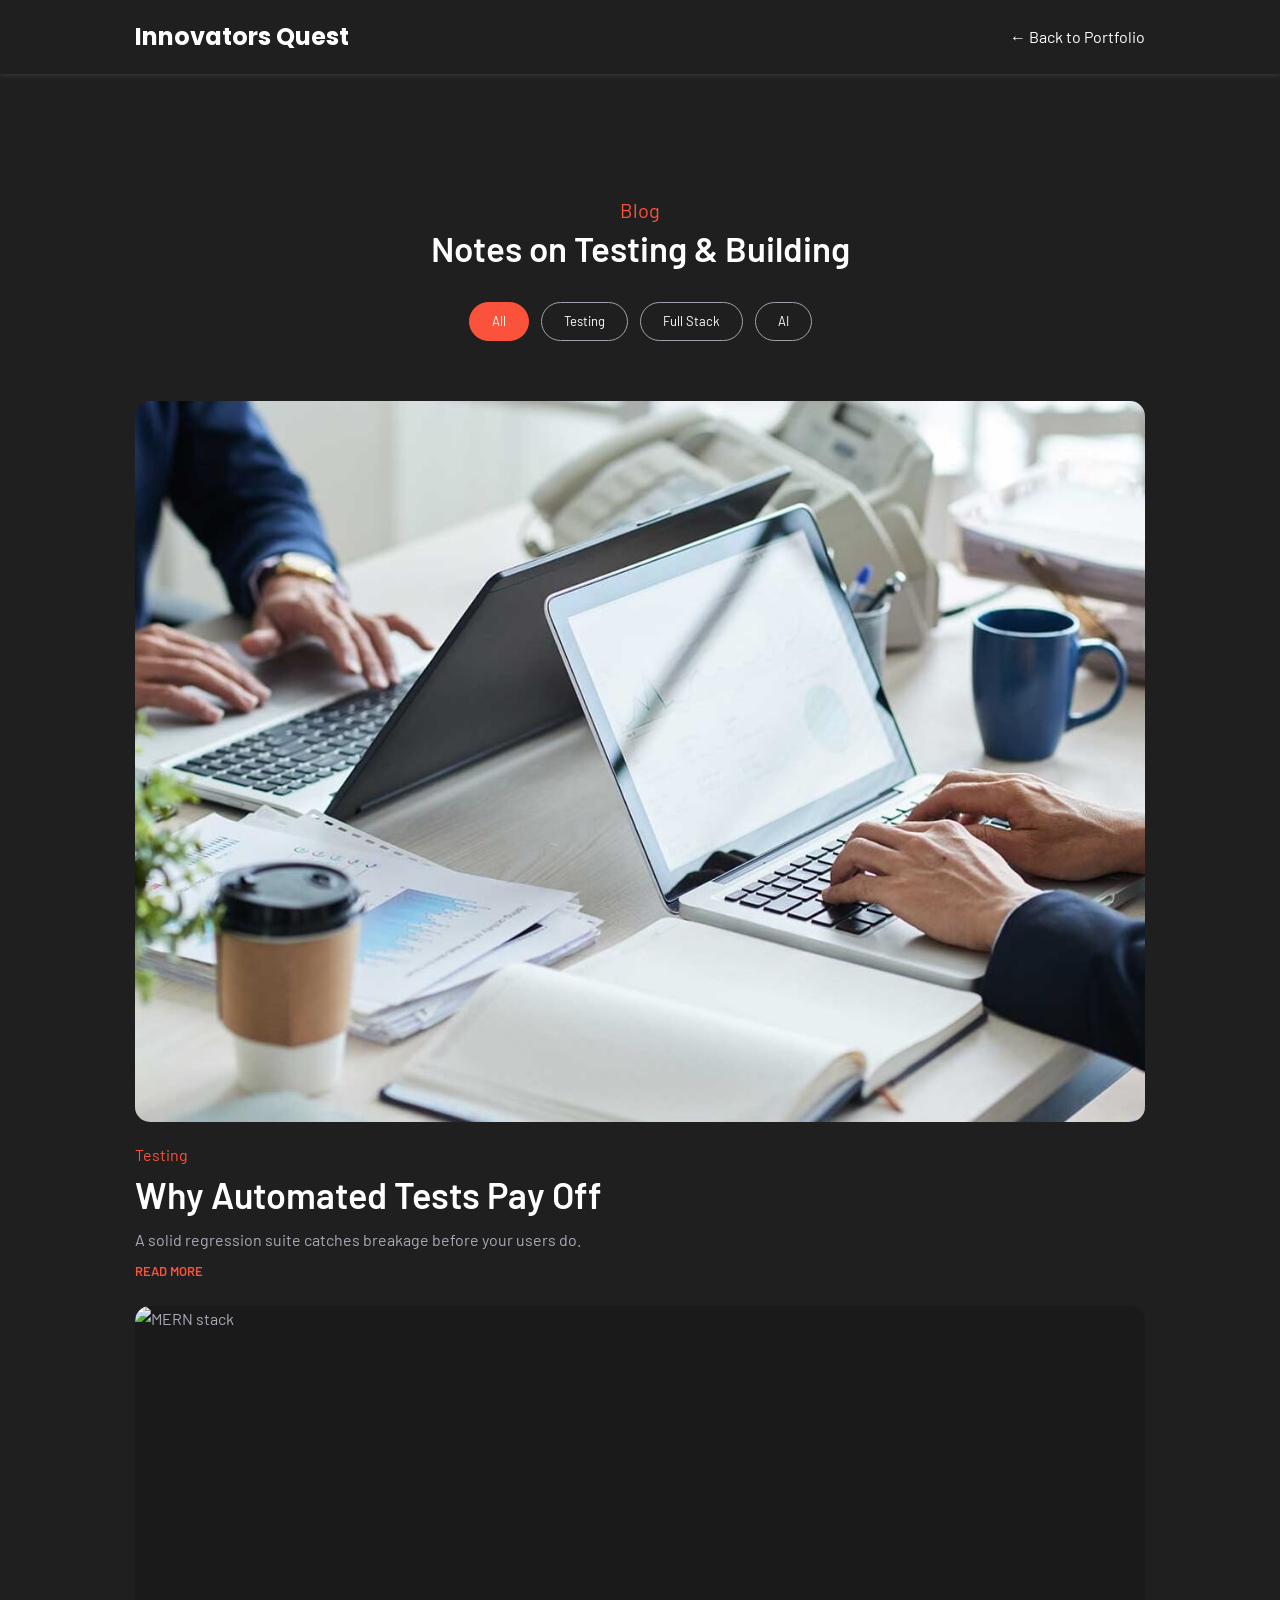
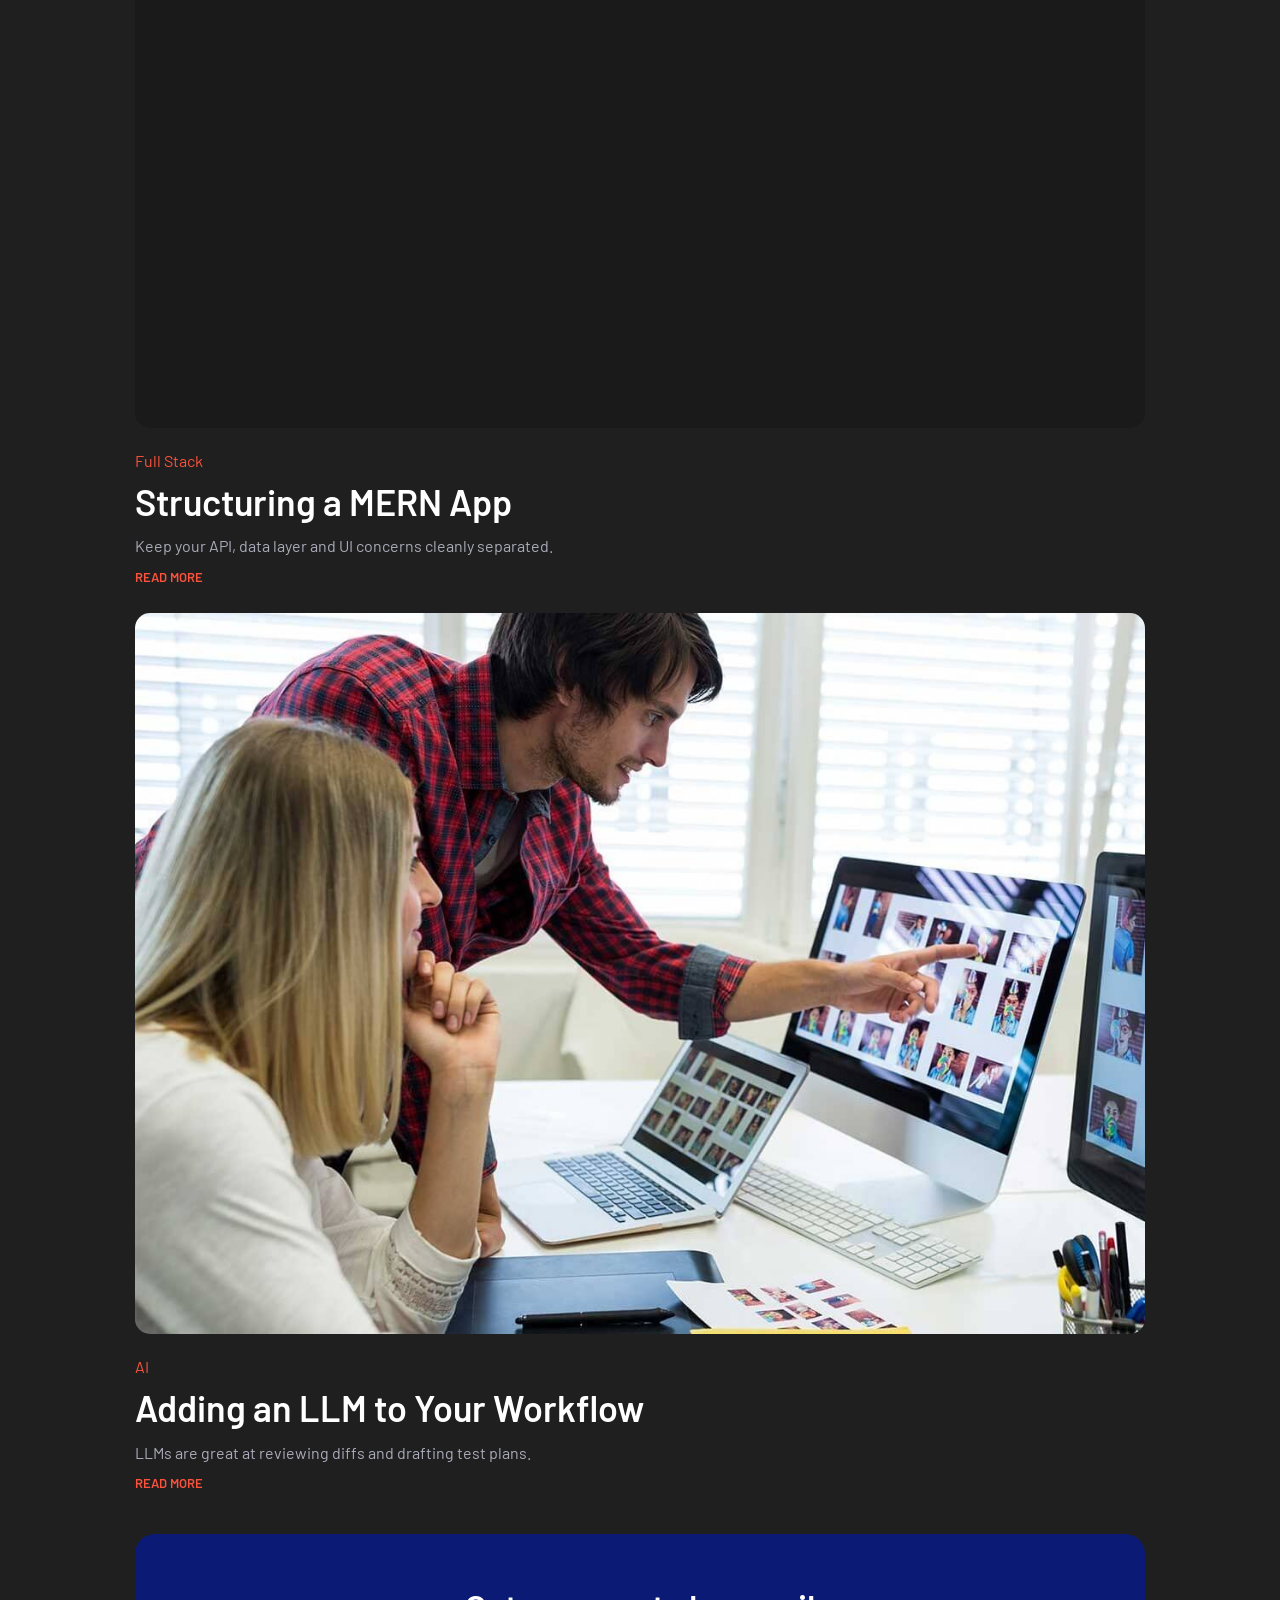
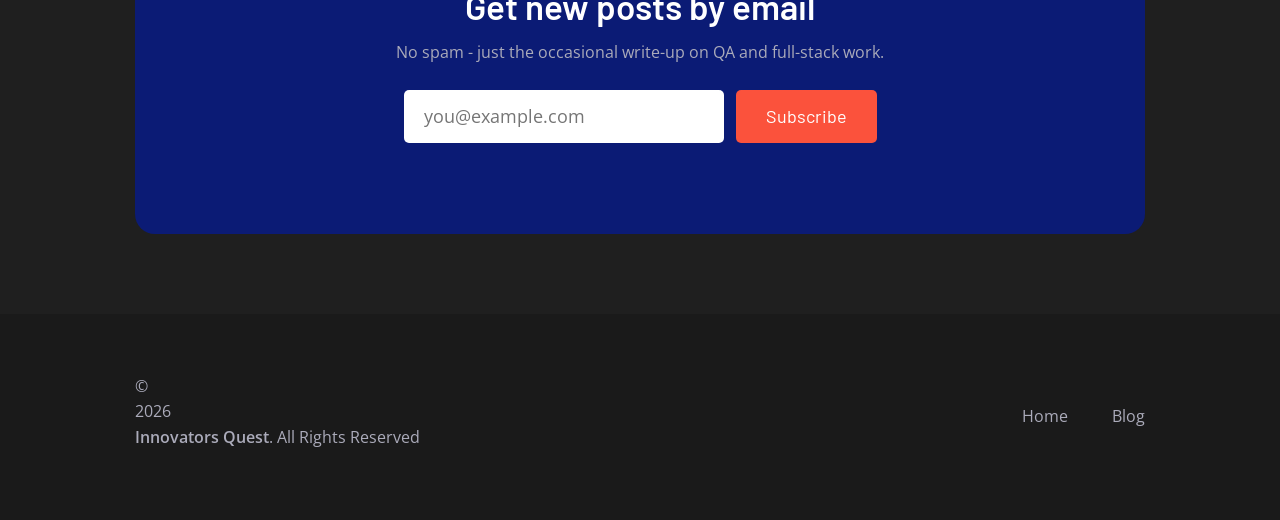
==== blog.html @ c88097a6 "Initial deployment" ====
<!DOCTYPE html>
<html lang="en">

<head>
  <meta charset="UTF-8">
  <meta http-equiv="X-UA-Compatible" content="IE=edge">
  <meta name="viewport" content="width=device-width, initial-scale=1.0">
  <title>Blog - Innovators Quest</title>

  <link rel="shortcut icon" href="./favicon.svg" type="image/svg+xml">
  <link rel="stylesheet" href="./style.css">

  <link rel="preconnect" href="https://fonts.googleapis.com">
  <link rel="preconnect" href="https://fonts.gstatic.com" crossorigin>
  <link
    href="https://fonts.googleapis.com/css2?family=Barlow:wght@600;700&family=Open+Sans:wght@400;500;700&family=Poppins:wght@400;600&display=swap"
    rel="stylesheet">
</head>

<body id="top">

  <header style="position: sticky; top: 0; z-index: 10; background-color: var(--space-cadet); box-shadow: var(--shadow); padding-block: 18px;">
    <div class="container" style="display: flex; justify-content: space-between; align-items: center;">
      <a href="./index.html"><h1 class="logo">Innovators Quest</h1></a>
      <a href="./index.htm" class="back-link" data-back>&larr; Back to Portfolio</a>
    </div>
  </header>

  <main>
    <section class="section blog blog-page">
      <div class="container">

        <p class="section-subtitle">Blog</p>
        <h2 class="h2 section-title">Notes on Testing &amp; Building</h2>

        <div class="filter-bar">
          <button class="filter-btn active" data-filter="all">All</button>
          <button class="filter-btn" data-filter="testing">Testing</button>
          <button class="filter-btn" data-filter="fullstack">Full Stack</button>
          <button class="filter-btn" data-filter="ai">AI</button>
        </div>

        <ul class="blog-list">

          <li class="blog-card" data-category="testing">
            <div class="card-banner">
              <a href="#"><img src="./images/blog-1.jpg" width="1181" height="843" loading="lazy" alt="Automated testing" class="img-cover"></a>
            </div>
            <p class="card-tag">Testing</p>
            <h3 class="h3 card-title"><a href="#">Why Automated Tests Pay Off</a></h3>
            <p class="card-excerpt">A solid regression suite catches breakage before your users do.</p>
            <p class="card-more" hidden>With Playwright and pytest you can turn a flaky manual checklist into a fast, repeatable pipeline that runs on every commit.</p>
            <button class="btn-readmore" data-readmore>Read more</button>
          </li>

          <li class="blog-card" data-category="fullstack">
            <div class="card-banner">
              <a href="#"><img src="./images/blog-2x.jpg" width="1180" height="843" loading="lazy" alt="MERN stack" class="img-cover"></a>
            </div>
            <p class="card-tag">Full Stack</p>
            <h3 class="h3 card-title"><a href="#">Structuring a MERN App</a></h3>
            <p class="card-excerpt">Keep your API, data layer and UI concerns cleanly separated.</p>
            <p class="card-more" hidden>A predictable folder structure and thin controllers make a Node + Express + MongoDB backend far easier to test and extend.</p>
            <button class="btn-readmore" data-readmore>Read more</button>
          </li>

          <li class="blog-card" data-category="ai">
            <div class="card-banner">
              <a href="#"><img src="./images/blog-3.jpg" width="1180" height="843" loading="lazy" alt="LLM tooling" class="img-cover"></a>
            </div>
            <p class="card-tag">AI</p>
            <h3 class="h3 card-title"><a href="#">Adding an LLM to Your Workflow</a></h3>
            <p class="card-excerpt">LLMs are great at reviewing diffs and drafting test plans.</p>
            <p class="card-more" hidden>Feeding a pull request's diff to a model and asking for edge cases is a cheap way to catch bugs a human reviewer might skim past.</p>
            <button class="btn-readmore" data-readmore>Read more</button>
          </li>

        </ul>

        <section class="newsletter">
          <h2 class="h2">Get new posts by email</h2>
          <p>No spam - just the occasional write-up on QA and full-stack work.</p>
          <form class="newsletter-form" data-newsletter>
            <input type="email" class="newsletter-input" placeholder="you@example.com" aria-label="Email address">
            <button type="submit" class="newsletter-btn">Subscribe</button>
          </form>
          <p class="newsletter-msg" data-msg></p>
        </section>

      </div>
    </section>
  </main>

  <footer class="footer">
    <div class="container">
      <p class="copyright">
        &copy; <span data-year>2026</span> <a href="./index.html" class="copyright-link">Innovators Quest</a>. All Rights Reserved
      </p>
      <ul class="footer-list">
        <li><a href="./index.html" class="footer-link">Home</a></li>
        <li><a href="./blog.html" class="footer-link">Blog</a></li>
      </ul>
    </div>
  </footer>

  <script src="./blog.js"></script>

</body>

</html>
---- style.css ----
/* *\
  #style.css
\* */

:root {
  /**
   * colors
   */

  --cadet-blue-crayola: hsl(240, 10%, 70%);
  --gold-web-golden: hsl(50, 100%, 54%);
  --vivid-sky-blue: hsl(196, 84%, 63%);
  --midnight-blue: hsl(231, 83%, 25%);
  --minion-yellow: hsl(50, 100%, 64%);
  --independence: hsl(0, 0%, 10%);
  /* hsl(225, 24%, 27%) */
  --orange-soda: hsl(7, 96%, 61%);
  --space-cadet: hsl(0, 0%, 12%);
  --fiery-rose: hsl(353, 83%, 65%);
  --klein-blue: hsl(230, 80%, 39%);
  --bluetiful: hsl(222, 88%, 55%);
  --glaucous: hsl(230, 52%, 63%);
  --manatee: hsl(254, 7%, 65%);
  --rufous: hsl(2, 85%, 35%);
  --black: hsl(0, 0%, 0%);
  --white: hsl(0, 0%, 100%);

  /**
   * typography
   */

  --ff-open-sans: "Open Sans", sans-serif;
  --ff-barlow: "Barlow", sans-serif;
  --ff-poppins: "Poppins", sans-serif;

  --fs-1: 3.5rem;
  --fs-2: 3rem;
  --fs-3: 2.4rem;
  --fs-4: 2rem;
  --fs-5: 1.8rem;
  --fs-6: 1.3rem;

  --fw-600: 600;
  --fw-700: 700;

  /**
   * border radius
   */

  --radius-5: 5px;
  --radius-10: 10px;
  --radius-15: 15px;
  --radius-20: 20px;

  /**
   * spacing
   */

  --section-padding: 60px;

  /**
   * shadow
   */

  --shadow: 0 -5px 10px var(--manatee);

  /**
   * transition
   */

  --transition-1: 0.05s ease;
  --transition-2: 0.25s ease;
  --cubic-out: cubic-bezier(0.33, 0.85, 0.56, 1.02);
}

/* *\
  #RESET
\* */

*,
*::before,
*::after {
  margin: 0;
  padding: 0;
  box-sizing: border-box;
}

li {
  list-style: none;
}

a {
  text-decoration: none;
  color: inherit;
}

a,
img,
span,
input,
strong,
button,
textarea,
ion-icon {
  display: block;
}

img {
  height: auto;
}

ion-icon {
  pointer-events: none;
  color: var(--white);
}

button,
input,
textarea {
  background: none;
  border: none;
  font: inherit;
}

button {
  cursor: pointer;
}

input,
textarea {
  width: 100%;
}

address {
  font-style: normal;
}

html {
  font-size: 10px;
  font-family: var(--ff-open-sans);
  scroll-behavior: smooth;
}

body {
  background-color: var(--space-cadet);
  color: var(--cadet-blue-crayola);
  font-size: 1.6rem;
  line-height: 1.6;
  overflow-x: hidden;
}

:focus-visible {
  outline-offset: 4px;
}

::-webkit-scrollbar {
  width: 15px;
}

::-webkit-scrollbar-track {
  background-color: hsl(0, 0%, 95%);
}

::-webkit-scrollbar-thumb {
  background-color: hsl(0, 0%, 80%);
}

::-webkit-scrollbar-thumb:hover {
  background-color: hsl(0, 0%, 70%);
}

/* *\
  #REUSED STYLE
\* */

.container {
  padding-inline: 20px;
}

.btn {
  color: var(--white);
  font-family: var(--ff-barlow);
  font-size: var(--fs-5);
  font-weight: var(--fw-600);
  max-width: max-content;
  padding: var(--padding, 10px 40px);
  border-radius: 50px;
  transition: var(--transition-2);
}

.btn-primary.blue {
  bckground-color: var(--klein-blue);
}

.btn-primary.blue:is(:hover, :focus) {
  background-color: var(--orange-soda);
}

.img-cover {
  width: 100%;
  height: 100%;
  object-fit: cover;
}

.section {
  padding-block: var(--section-padding);
}

.rounded {
  border-radius: 0.5rem;
}
.section-heading {
  color: var#070606;
  text-align: center;
  margin-bottom: 1rem;
  line-height: 0.5;
}
.section-heading span {
  color: #3dcfd3;
}
.section-heading + p {
  color: #898989;
  font-family: "Lato", sans-serif;
  margin-bottom: 8rem;
  text-align: center;
}
section.services {
  background: #f2f2f2;
}
section.services .card-wrapper {
  display: gird;
  grid-template-columns: repeat(3, 1fr);
  grid-column-gap: 2rem;
  grid-row-gap: 6rem;
}
section.services .card-wrapper .card {
  background: white;
  padding: 3rem 2rem;
  position: relative;
  padding-top: 5rem;
  text-align: center;
  transition: all 0.3s ease;
  -webkit-transition: all 0.3s ease;
  -moz-transition: all 0.3s ease;
  -ms-transition: all 0.3s ease;
  -o-transition: all 0.3s ease;
}
section.services .card-wrapper .card img {
  position: absolute;
  top: -3.5rem;
  left: 50%;
  transform: translateX(-50%);
  -webkit-transform: translateX(-50%);
  -moz-transform: translateX(-50%);
  -ms-transform: translateX(-50%);
  -o-transform: translateX(-50%);
}
section.services .card-wrapper .card h2 {
  font-weight: 400;
  font-size: 1.2rem;
  margin-bottom: 0.5rem;
}
section.services .card-wrapper .card p {
  font-family: "Lato", sans-serif;
  color: var#898989;
  line-height: 1.6;
}

section.services .card-wrapper .card:hover {
  background: rgb(36, 36, 36);
}
section.services .card-wrapper .card:hover h2,
section.services .card-wrapper .card:hover p {
  color: white;
}
section.freelancer {
  text-align: center;
  background: linear-gradient(rgba(0, 0, 0, 0.7), rgba(0, 0, 0, 0.7)),
    url(../images/camera.png);
  color: white;
  clip-path: polygon(0 0, 100% 0, 100% 100%, 67% 80%, 0 100%);
  padding-bottom: 14rem;
}
section.freelancer h1 {
  font-size: 3rem;
  margin-bottom: 0.5rem;
}

.section-subtitle {
  color: var(--orange-soda);
  font-family: var(--ff-barlow);
  font-size: var(--fs-4);
  text-align: center;
}

.h2,
.h3 {
  color: var(--white);
  font-family: var(--ff-barlow);
  font-weight: var(--fw-600);
  line-height: 1.3;
}

.h2 {
  font-size: var(--fs-2);
}

.h3 {
  font-size: var(--fs-3);
}

.section-title,
.section-text {
  text-align: center;
}

/* *\
  #HEADER
\* */

.header {
  position: absolute;
  padding-block: 15px;
  width: 100%;
  background-color: var(--space-cadet);
  height: 65px;
  box-shadow: var(--shadow);
  overflow: hidden;
  transition: 0.25s var(--cubic-out);
  z-index: 4;
}

.header.nav-active {
  height: 335px;
  transition-duration: 0.35s;
}

.header > .container {
  display: flex;
  justify-content: space-between;
  align-items: center;
}

.logo {
  color: var(--white);
  font-family: var(--ff-poppins);
  font-size: 2.4rem;
}

.nav-toggle-btn {
  font-size: 3rem;
}

.nav-toggle-btn .close-icon,
.nav-toggle-btn.active .menu-icon {
  display: none;
}

.nav-toggle-btn.active .close-icon,
.nav-toggle-btn .menu-icon {
  display: block;
}

.navbar {
  position: absolute;
  top: 65px;
  left: 0;
  width: 100%;
  padding-inline: 20px;
  visibility: hidden;
  opacity: 0;
  transition: var(--transition-2);
}

.header.nav-active .navbar {
  visibility: visible;
  opacity: 1;
}

.navbar-link {
  color: var(--white);
  font-family: var(--ff-barlow);
  padding-block: 3px;
  transition: var(--transition-1);
}

.navbar-link:is(:hover, :focus) {
  color: var(--orange-soda);
}

.navbar .btn {
  background-color: var(--orange-soda);
  margin-block-start: 15px;
}

/* *\
  #HERO
\* */

.elem,
.rotate-img {
  display: none;
}

.hero {
  background-image: url("./images/hero-bg.jpg");
  background-repeat: no-repeat;
  background-size: cover;
  background-position: center;
  padding-block: 100px var(--section-padding);
  min-height: 100vh;
  display: grid;
  place-items: center;
}

.hero-banner {
  width: 150px;
  height: 172px;
  background-color: var(--independence);
  border-radius: var(--radius-10);
  margin-inline: auto;
  margin-block-end: 30px;
}

.hero-banner img {
  border-radius: inherit;
}

.hero-content {
  text-align: center;
  color: var(--white);
}

.hero-title {
  font-family: var(--ff-barlow);
  font-size: var(--fs-5);
  font-weight: var(--fw-600);
  line-height: 1.3;
  margin-block-end: 14px;
}

.hero-title strong {
  font-size: var(--fs-1);
  font-weight: inherit;
  margin-block-end: 8px;
}

.hero-text {
  margin-block-end: 25px;
}

.btn-group {
  display: flex;
  flex-wrap: wrap;
  justify-content: center;
  align-items: center;
  gap: 10px;
}

/* *\
  #ABOUT
\* */

.abs-img,
.abs-icon {
  display: none;
}

.about {
  padding-block-start: 120px;
}

.about-banner {
  background-color: var(--independence);
  border-radius: var(--radius-10);
  margin-block-end: 30px;
}

.about-banner > .img-cover {
  border-radius: inherit;
}

.about :is(.section-title, .section-subtitle, .section-text) {
  text-align: left;
}

.about :is(.section-title, .section-text) {
  margin-block-end: 30px;
}

/* *\
  #PORTFOLIO
\* */

.portfolio .section-title {
  margin-block-end: 18px;
}

.portfolio .section-text {
  margin-block-end: 80px;
}

.portfolio-list {
  display: grid;
  gap: 60px;
}

.portfolio-card {
  background-color: var(--independence);
  background-repeat: no-repeat;
  background-size: cover;
  background-position: center;
  padding: 80px 20px;
  border-radius: var(--radius-20);
  font-family: var(--ff-barlow);
  color: var(--white);
  font-weight: var(--fw-600);
  transition: var(--transition-2);
}

.portfolio-list > li:nth-child(even) .card-content {
  margin-inline-start: auto;
}

.portfolio-card .card-subtitle {
  color: var(--orange-soda);
  margin-block-end: 5px;
}

.portfolio-card .card-title {
  max-width: 20ch;
  margin-block-end: 20px;
}

.portfolio-card .btn-link {
  display: flex;
  align-items: center;
  gap: 5px;
  font-size: var(--fs-6);
  text-transform: uppercase;
}

.portfolio-card .btn-link ion-icon {
  color: var(--orange-soda);
  font-size: 1.6rem;
}

/* *\
  #SKILLS
\* */

.skills .section-title {
  margin-block-end: 20px;
}

.skills .section-text {
  margin-block-end: 70px;
}

.skills-list {
  display: grid;
  gap: 25px;
}

.skills-item .wrapper {
  display: flex;
  justify-content: space-between;
  align-items: center;
  margin-block-end: 10px;
}

.skills-title,
.skills-data {
  color: var(--white);
  font-size: var(--fs-5);
  font-family: var(--ff-barlow);
  font-weight: var(--fw-600);
}

.skills-progress-box {
  background-color: var(--white);
  height: 8px;
  border-radius: var(--radius-10);
}

.skills-progress {
  background-color: var(--orange-soda);
  height: 100%;
  border-radius: inherit;
}

/* *\
  #CONTACT
\* */

.contact-card {
  background-color: var(--midnight-blue);
  padding: 50px 25px;
  border-radius: var(--radius-20);
}

.contact-card .card-subtitle {
  color: var(--orange-soda);
  font-family: var(--ff-barlow);
  font-size: var(--fs-4);
  font-weight: var(--fw-600);
}

.contact .section-title {
  text-align: left;
  margin-block-end: 30px;
}

.contact-form {
  margin-block-end: 50px;
}

.contact-input {
  background-color: var(--white);
  color: var(--manatee);
  border-radius: var(--radius-5);
  padding: 15px 25px;
  font-size: var(--fs-5);
  margin-block-end: 15px;
}

.contact-input::placeholder {
  color: inherit;
}

textarea.contact-input {
  resize: vertical;
  min-height: 100px;
  height: 180px;
  max-height: 300px;
}

.btn-submit {
  background-color: var(--orange-soda);
  color: var(--white);
  font-family: var(--ff-barlow);
  font-size: var(--fs-5);
  width: 100%;
  padding: 10px;
  border-radius: var(--radius-5);
  transition: var(--transition-2);
}

.btn-submit:is(:hover, :focus) {
  background-color: var(--white);
  color: var(--black);
}

.contact-item {
  display: flex;
  align-items: center;
  gap: 15px;
}

.contact-item:not(:last-child) {
  margin-block-end: 20px;
}

.contact-icon {
  background-color: var(--glaucous);
  font-size: 2.4rem;
  padding: 20px;
  border-radius: 50%;
}

.contact-item-title {
  color: var(--white);
  font-family: var(--ff-barlow);
  font-size: var(--fs-4);
  font-weight: var(--fw-600);
}

.contact-item-link {
  transition: var(--transition-1);
}

.contact-item-link:not(address):is(:hover, :focus) {
  color: var(--white);
}

/* *\
  #BLOG
\* */

.blog {
  padding-block-end: 120px;
}

.blog .section-title {
  margin-block-end: 20px;
}

.blog .section-text {
  margin-block-end: 80px;
}

.blog-list {
  display: grid;
  gap: 40px;
}

.blog-card {
  font-family: var(--ff-barlow);
}

.blog-card .card-banner {
  background-color: var(--independence);
  border-radius: var(--radius-15);
  overflow: hidden;
  margin-block-end: 20px;
}

.blog-card .card-banner img {
  transition: var(--transition-2);
}

.blog-card .card-banner a:is(:hover, :focus) img {
  transform: scale(1.1);
}

.blog-card .card-banner:focus-within {
  outline: 2px solid var(--white);
  outline-offset: 4px;
}

.blog-card .card-tag {
  color: var(--orange-soda);
  margin-block-end: 5px;
}

.blog-card .card-title {
  color: var(--white);
  font-weight: var(--fw-600);
  line-height: 1.3;
}

.blog-card .card-title a {
  transition: var(--transition-2);
}

.blog-card .card-title a:is(:hover, :focus) {
  color: var(--orange-soda);
}

/* *\
  #FOOTER
\* */

.footer {
  background-color: var(--independence);
  padding-block: 60px;
}

.copyright {
  max-width: max-content;
  margin-inline: auto;
  margin-block-end: 10px;
}

.copyright-link {
  display: inline-block;
  transition: var(--transition-2);
  font-weight: var(--fw-600);
}

.copyright-link:is(:hover, :focus) {
  color: var(--white);
}

.footer-list {
  max-width: max-content;
  margin-inline: auto;
}

.footer-list * {
  display: inline-block;
}

.footer-list > li:not(:last-child) {
  margin-inline-end: 40px;
}

.footer-link {
  transition: var(--transition-2);
}

.footer-link:is(:hover, :focus) {
  color: var(--white);
}

/* *\
  #BACK TO TOP
\* */

.back-to-top {
  color: var(--white);
  font-size: 1.3rem;
  position: fixed;
  bottom: 160px;
  right: -30px;
  transform: rotate(0.25turn);
  opacity: 0;
  visibility: hidden;
  transition: var(--transition-2);
  z-index: 1;
}

.back-to-top.active {
  right: -5px;
  opacity: 1;
  visibility: visible;
}

.back-to-top::after {
  content: "";
  position: absolute;
  top: 10px;
  left: calc(100% + 7px);
  width: 100px;
  height: 1px;
  background-color: var(--white);
}

/* *\
  #MEDIA QUERIES
\* */

/**
 * responsive for larger than 600px screen
 */

@media (min-width: 600px) {
  /**
   * PORTFOLIO
   */

  .portfolio-list li:nth-child(even) .card-content {
    margin-inline-start: 50%;
  }
}

/**
 * responsive for larger than 768px screen
 */

@media (min-width: 768px) {
  /**
   * PORTFOLIO
   */

  .portfolio-card {
    background-size: 100%;
    padding-inline: 80px;
  }

  .portfolio-card:is(:hover, :focus) {
    background-size: 130%;
  }

  /**
   * SKILLS, BLOG
   */

  .skills-list,
  .blog-list {
    grid-template-columns: 1fr 1fr;
    column-gap: 50px;
  }
}

/**
 * responsive for larger than 992px screen
 */

@media (min-width: 992px) {
  /**
   * CUSTOM PROPERTY
   */

  :root {
    /**
     * typography
     */

    --fs-1: 6.4rem;
    --fs-2: 3.5rem;
    --fs-3: 3.6rem;

    /**
     * spacing
     */

    --section-padding: 80px;

    /**
     * colors
     */

    --klein-blue: hsl(230, 80% 39%);
  }

  /**
   * REUSED STYLE
   */

  .container {
    max-width: 1050px;
    margin-inline: auto;
  }

  /**
   * HEADER
   */

  .nav-toggle-btn {
    display: none;
  }

  .header,
  .header.nav-active {
    background-color: transparent;
    box-shadow: none;
    height: unset;
    padding-block: 30px;
  }

  .header.active {
    background-color: var(--space-cadet);
    box-shadow: var(--shadow);
    padding-block: 20px;
  }

  .navbar {
    all: unset;
  }

  .navbar-list {
    display: flex;
    align-items: center;
    gap: 30px;
  }

  .navbar .btn {
    margin-block-start: 0;
    --padding: 7px 30px;
  }

  /**
   * HERO
   */

  .hero .container {
    display: grid;
    grid-template-columns: 1fr 1fr;
    align-items: center;
  }

  .hero-content {
    text-align: left;
  }

  .btn-group {
    justify-content: flex-start;
  }

  .hero-title span {
    font-size: 3rem;
  }

  .hero-title {
    --fs-5: 2.2rem;
    margin-block-end: 25px;
  }

  .hero-text {
    margin-block-end: 25px;
    font-size: var(--fs-5);
  }

  .hero-banner {
    position: relative;
    margin-block-end: 0;
    order: 1;
    width: 340px;
    height: 390px;
    margin-inline: 0;
    margin-inline-start: auto;
  }

  .elem {
    position: absolute;
    display: flex;
    align-items: center;
    gap: 10px;
    background-color: var(--white);
    border-radius: var(--radius-10);
    padding: 20px;
  }

  .elem-1 {
    top: 20px;
    left: -130px;
  }

  .elem-1 .elem-title {
    color: var(--vivid-sky-blue);
  }

  .elem-2 {
    bottom: 30px;
    right: -80px;
  }

  .elem-2 .elem-title {
    color: var(--fiery-rose);
  }

  .elem-title {
    font-size: 4.5rem;
    line-height: 1.1;
  }

  .elem-text {
    max-width: 10ch;
    color: var(--black);
    font-weight: var(--fw-700);
    line-height: 1.1;
  }

  .elem-3 {
    top: -40px;
    right: -30px;
  }

  .elem-3 ion-icon {
    color: var(--minion-yellow);
    font-size: 6rem;
  }

  .rotate-img {
    display: block;
    position: absolute;
    bottom: -60px;
    left: -60px;
    width: 120px;
    animation: rotate-360 15s linear infinite reverse;
  }

  @keyframes rotate360 {
    0% {
      transform: rotate(0);
    }
    100% {
      transform: rotate(1turn);
    }
  }

  /**
   * ABOUT
   */

  .about {
    padding-block: 180px;
  }

  .about .container {
    display: grid;
    grid-template-columns: 1fr 1fr;
    align-items: center;
    gap: 80px;
  }

  .about-banner {
    position: relative;
    margin-block-end: 0;
  }

  .abs-img,
  .abs-icon {
    display: block;
    position: absolute;
  }

  .abs-img {
    width: 250px;
    height: 250px;
    object-fit: cover;
    border-radius: inherit;
    bottom: -150px;
    left: -100px;
  }

  .abs-icon {
    font-size: 5rem;
    padding: 20px;
    border-radius: inherit;
  }

  .abs-icon-1 {
    top: 50px;
    left: -120px;
    background-color: var(--bluetiful);
  }

  .abs-icon-2 {
    top: 5px;
    right: -30px;
    background-color: var(--gold-web-golden);
  }

  .abs-icon-3 {
    bottom: -40px;
    left: 250px;
    background-color: var(--rufous);
  }
  .abs-icon-4 {
    top: 200px;
    right: -50px;
    background-color: rgb(89, 172, 255);
  }

  /**
   * PORTFOLIO
   */

  .portfolio-card .card-subtitle {
    font-size: var(--fs-5);
  }

  .portfolio-card .btn-link {
    --fs-6: 1.6rem;
  }

  /**
   * SKILLS
   */

  .skills-list {
    column-gap: 100px;
  }

  /**
   * CONTACT
   */

  .contact-card {
    padding: 100px;
  }

  .contact .wrapper {
    display: grid;
    grid-template-columns: 1fr 1fr;
    gap: 80px;
  }

  .contact-form {
    margin-block-end: 0;
  }

  .contact-item {
    gap: 25px;
  }

  .contact-icon {
    padding: 30px;
  }

  /**
   * BLOG
   */

  .blog {
    padding-block-end: 180px;
  }

  .blog-list {
    grid-template-columns: repeat(1, 1fr);
    gap: 25px;
  }

  /**
   * FOOTER
   */

  .footer .container {
    display: flex;
    justify-content: space-between;
    align-items: center;
  }

  .copyright,
  .footer-list {
    margin-inline: 0;
  }

  .hover-div1 {
    animation: hoverAnimation1 1.5s infinite alternate;
  }

  @keyframes hoverAnimation1 {
    0% {
      transform: translateY(-10);
    }
    100% {
      transform: translateY(
        10px
      ); /* Change this value to adjust the hover height */
    }
  }

  .hover-div2 {
    animation: hoverAnimation1 1s infinite alternate;
  }

  @keyframes hoverAnimation2 {
    0% {
      transform: translateY(0);
    }
    100% {
      transform: translateY(
        15px
      ); /* Change this value to adjust the hover height */
    }
  }

  .hover-div3 {
    animation: hoverAnimation3 1.2s infinite alternate;
  }

  @keyframes hoverAnimation3 {
    0% {
      transform: translateY(0);
    }
    100% {
      transform: translateY(
        -10px
      ); /* Change this value to adjust the hover height */
    }
  }
}


/*-----------------------------------*\
  #BLOG PAGE EXTRAS
\*-----------------------------------*/

.back-link {
  color: var(--white);
  font-family: var(--ff-barlow);
  transition: var(--transition-2);
}

.back-link:is(:hover, :focus) {
  color: var(--orange-soda);
}

.blog-page {
  padding-block: 120px 80px;
}

.filter-bar {
  display: flex;
  flex-wrap: wrap;
  justify-content: center;
  gap: 12px;
  margin-block: 30px 60px;
}

.filter-btn {
  color: var(--white);
  font-family: var(--ff-barlow);
  font-size: var(--fs-6);
  border: 1px solid var(--manatee);
  padding: 8px 22px;
  border-radius: 50px;
  transition: var(--transition-2);
}

.filter-btn:is(:hover, :focus) {
  border-color: var(--orange-soda);
  color: var(--orange-soda);
}

.filter-btn.active {
  background-color: var(--orange-soda);
  border-color: var(--orange-soda);
  color: var(--white);
}

.card-excerpt,
.card-more {
  color: var(--cadet-blue-crayola);
  margin-block: 8px;
}

.btn-readmore {
  color: var(--orange-soda);
  font-family: var(--ff-barlow);
  font-weight: var(--fw-600);
  text-transform: uppercase;
  font-size: var(--fs-6);
  margin-block-start: 6px;
}

.btn-readmore:is(:hover, :focus) {
  color: var(--white);
}

.newsletter {
  background-color: var(--midnight-blue);
  border-radius: var(--radius-20);
  padding: 50px 25px;
  text-align: center;
  margin-block-start: 40px;
}

.newsletter .h2 {
  margin-block-end: 10px;
}

.newsletter-form {
  display: flex;
  flex-wrap: wrap;
  justify-content: center;
  gap: 12px;
  margin-block-start: 25px;
}

.newsletter-input {
  max-width: 320px;
  background-color: var(--white);
  color: var(--manatee);
  border-radius: var(--radius-5);
  padding: 12px 20px;
  font-size: var(--fs-5);
}

.newsletter-btn {
  background-color: var(--orange-soda);
  color: var(--white);
  font-family: var(--ff-barlow);
  font-size: var(--fs-5);
  padding: 12px 30px;
  border-radius: var(--radius-5);
  transition: var(--transition-2);
}

.newsletter-btn:is(:hover, :focus) {
  background-color: var(--white);
  color: var(--black);
}

.newsletter-msg {
  margin-block-start: 15px;
  min-height: 1.6em;
  font-family: var(--ff-barlow);
}


/*-----------------------------------*\
  #CONTACT FORM THEME OVERRIDE
\*-----------------------------------*/

.contact .wrapper .contact-input {
  color: var(--white);
}
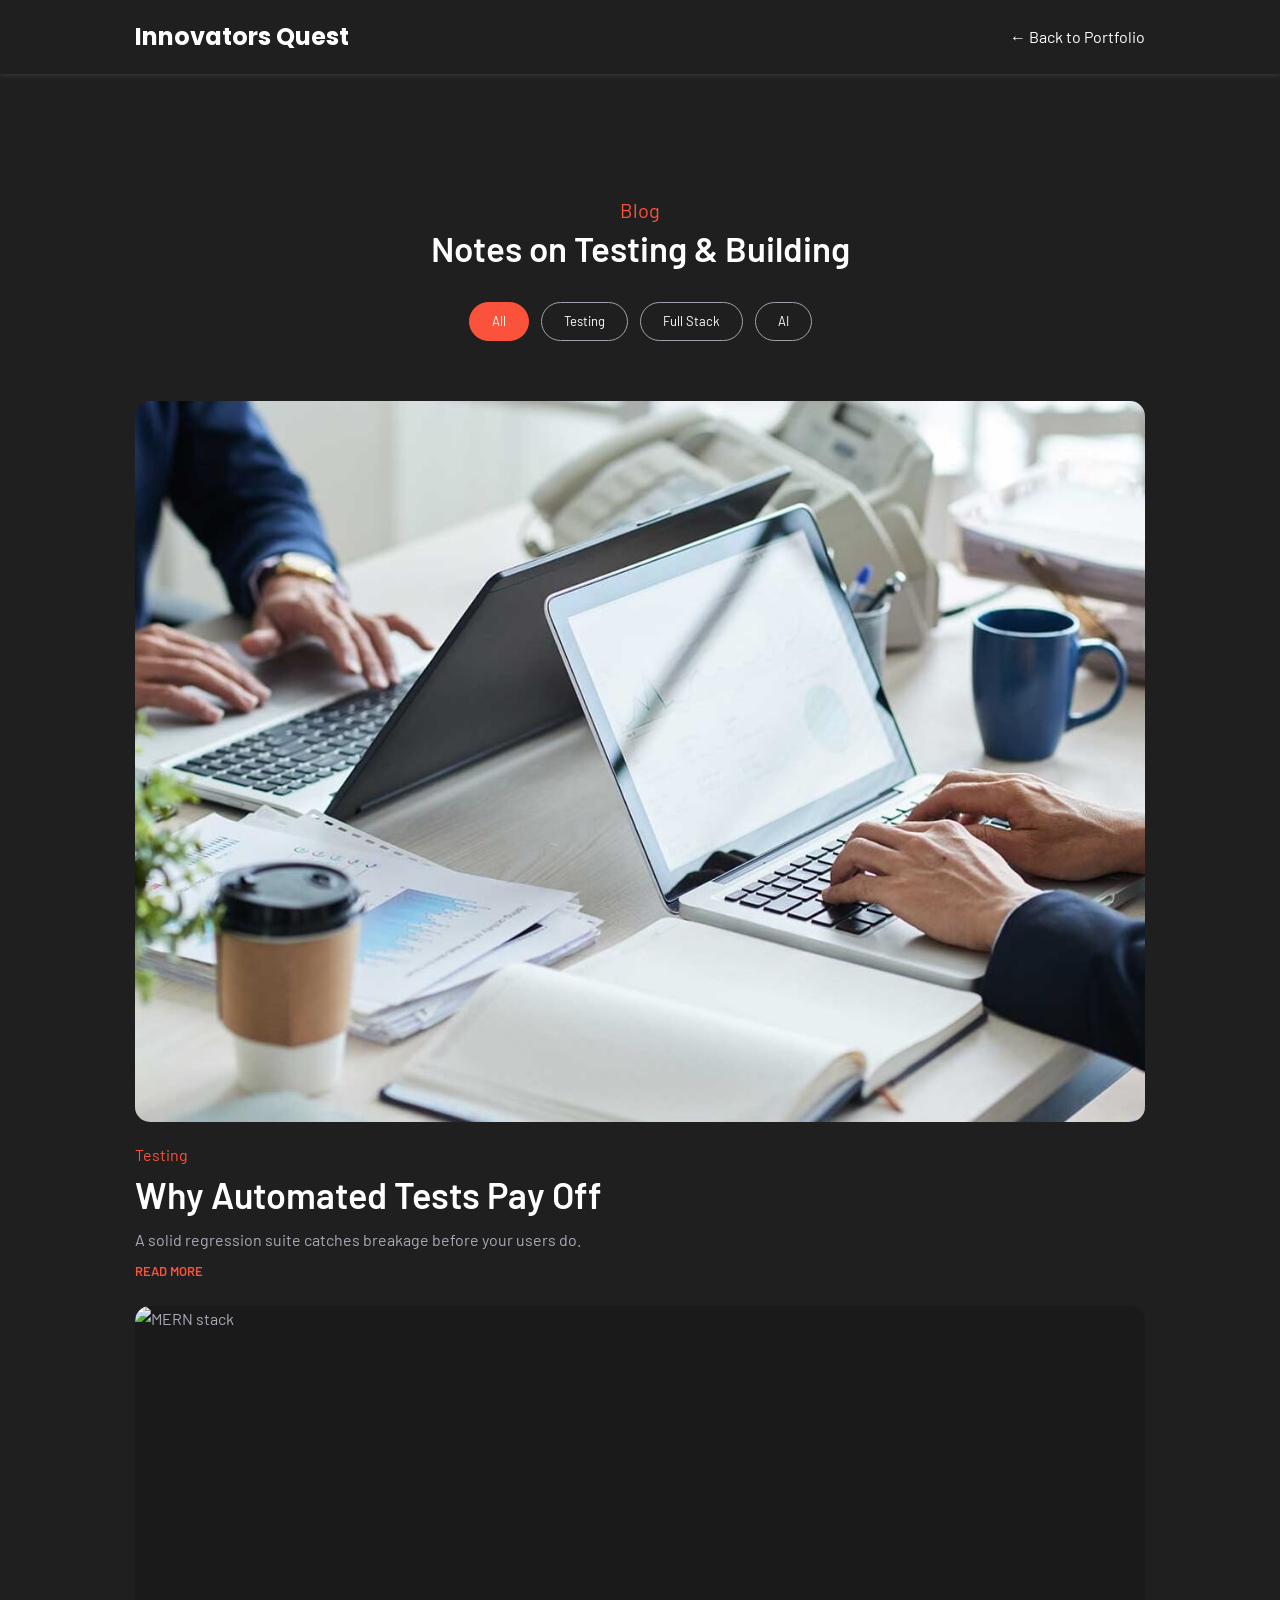
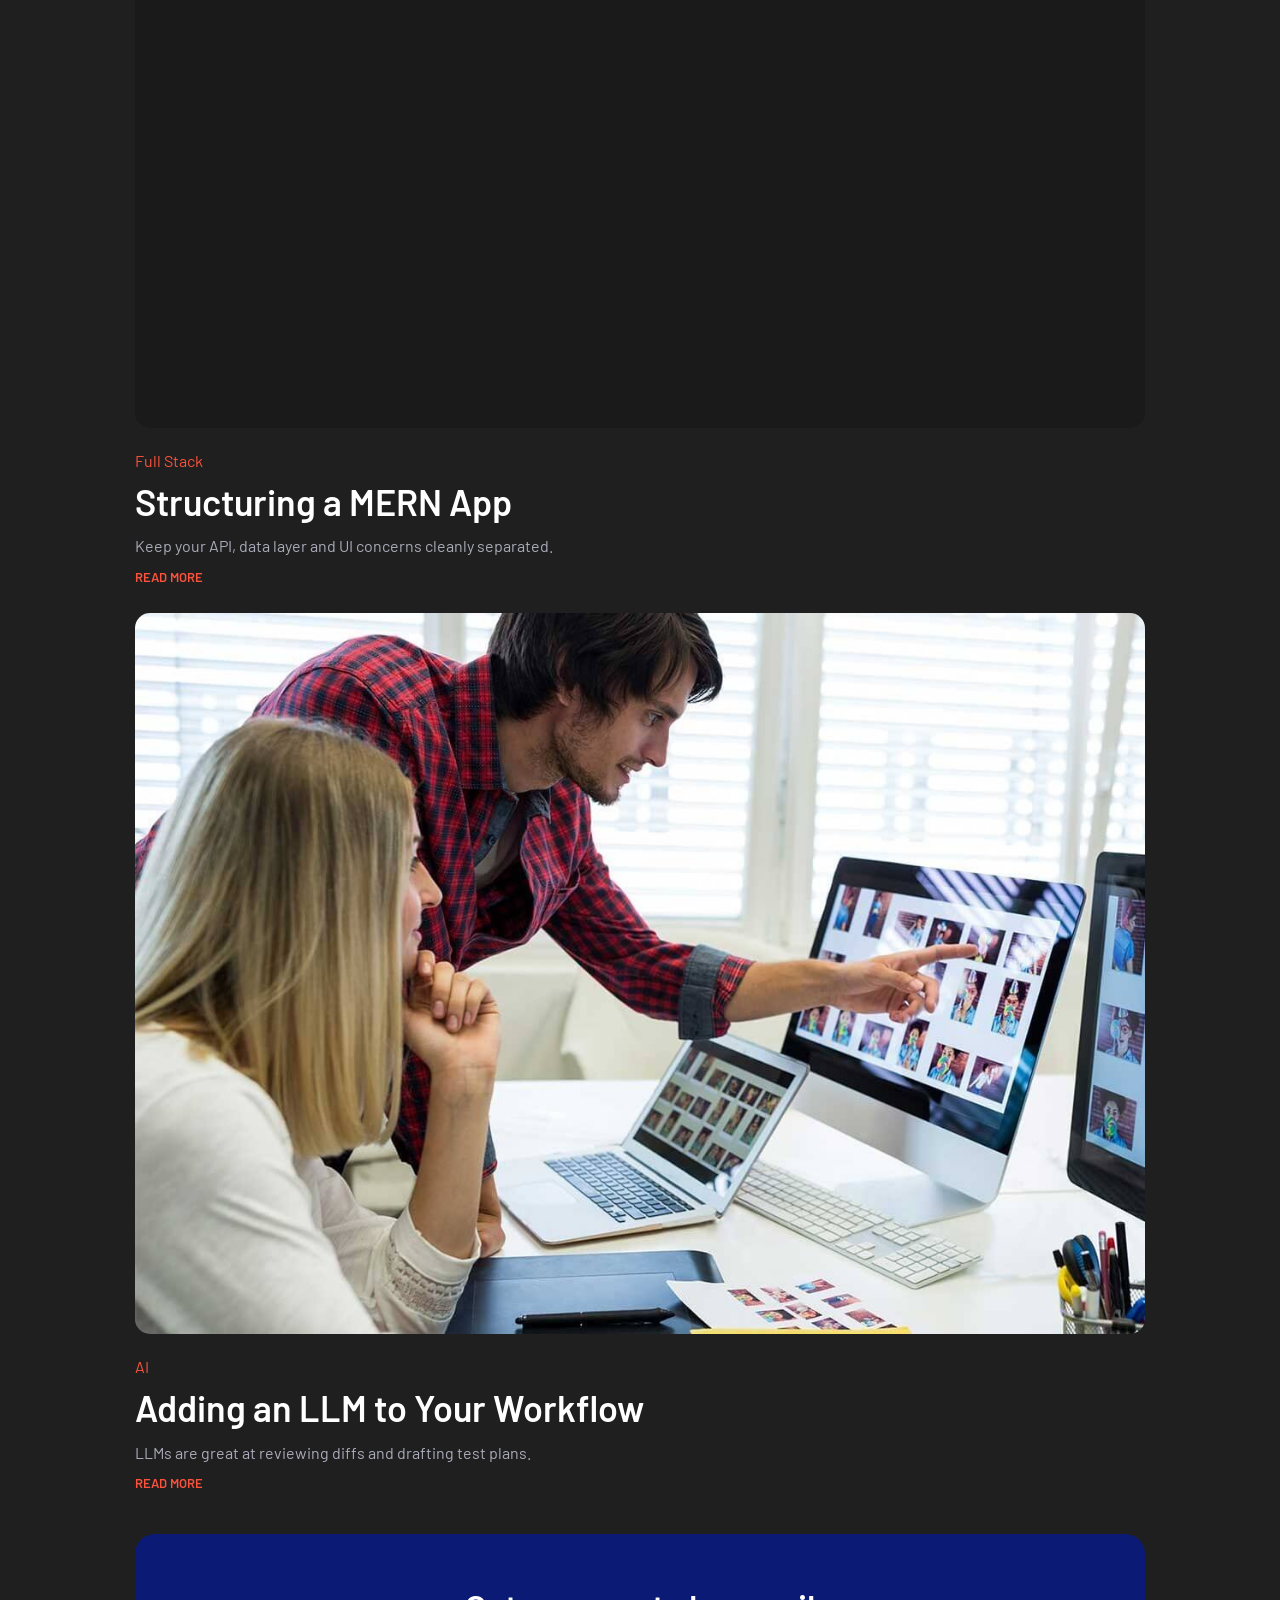
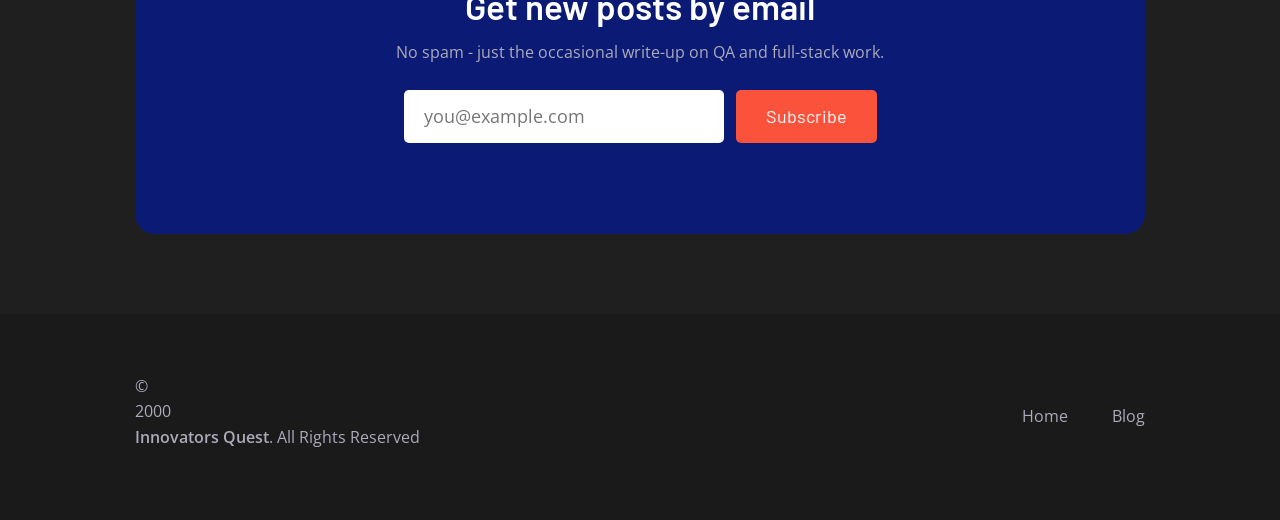
==== commit a4dbd5d0: "Update blog.html" ====
--- a/blog.html
+++ b/blog.html
@@ -94,7 +94,7 @@
   <footer class="footer">
     <div class="container">
       <p class="copyright">
-        &copy; <span data-year>2026</span> <a href="./index.html" class="copyright-link">Innovators Quest</a>. All Rights Reserved
+        &copy; <span data-year>2000</span> <a href="./index.html" class="copyright-link">Innovators Quest</a>. All Rights Reserved
       </p>
       <ul class="footer-list">
         <li><a href="./index.html" class="footer-link">Home</a></li>
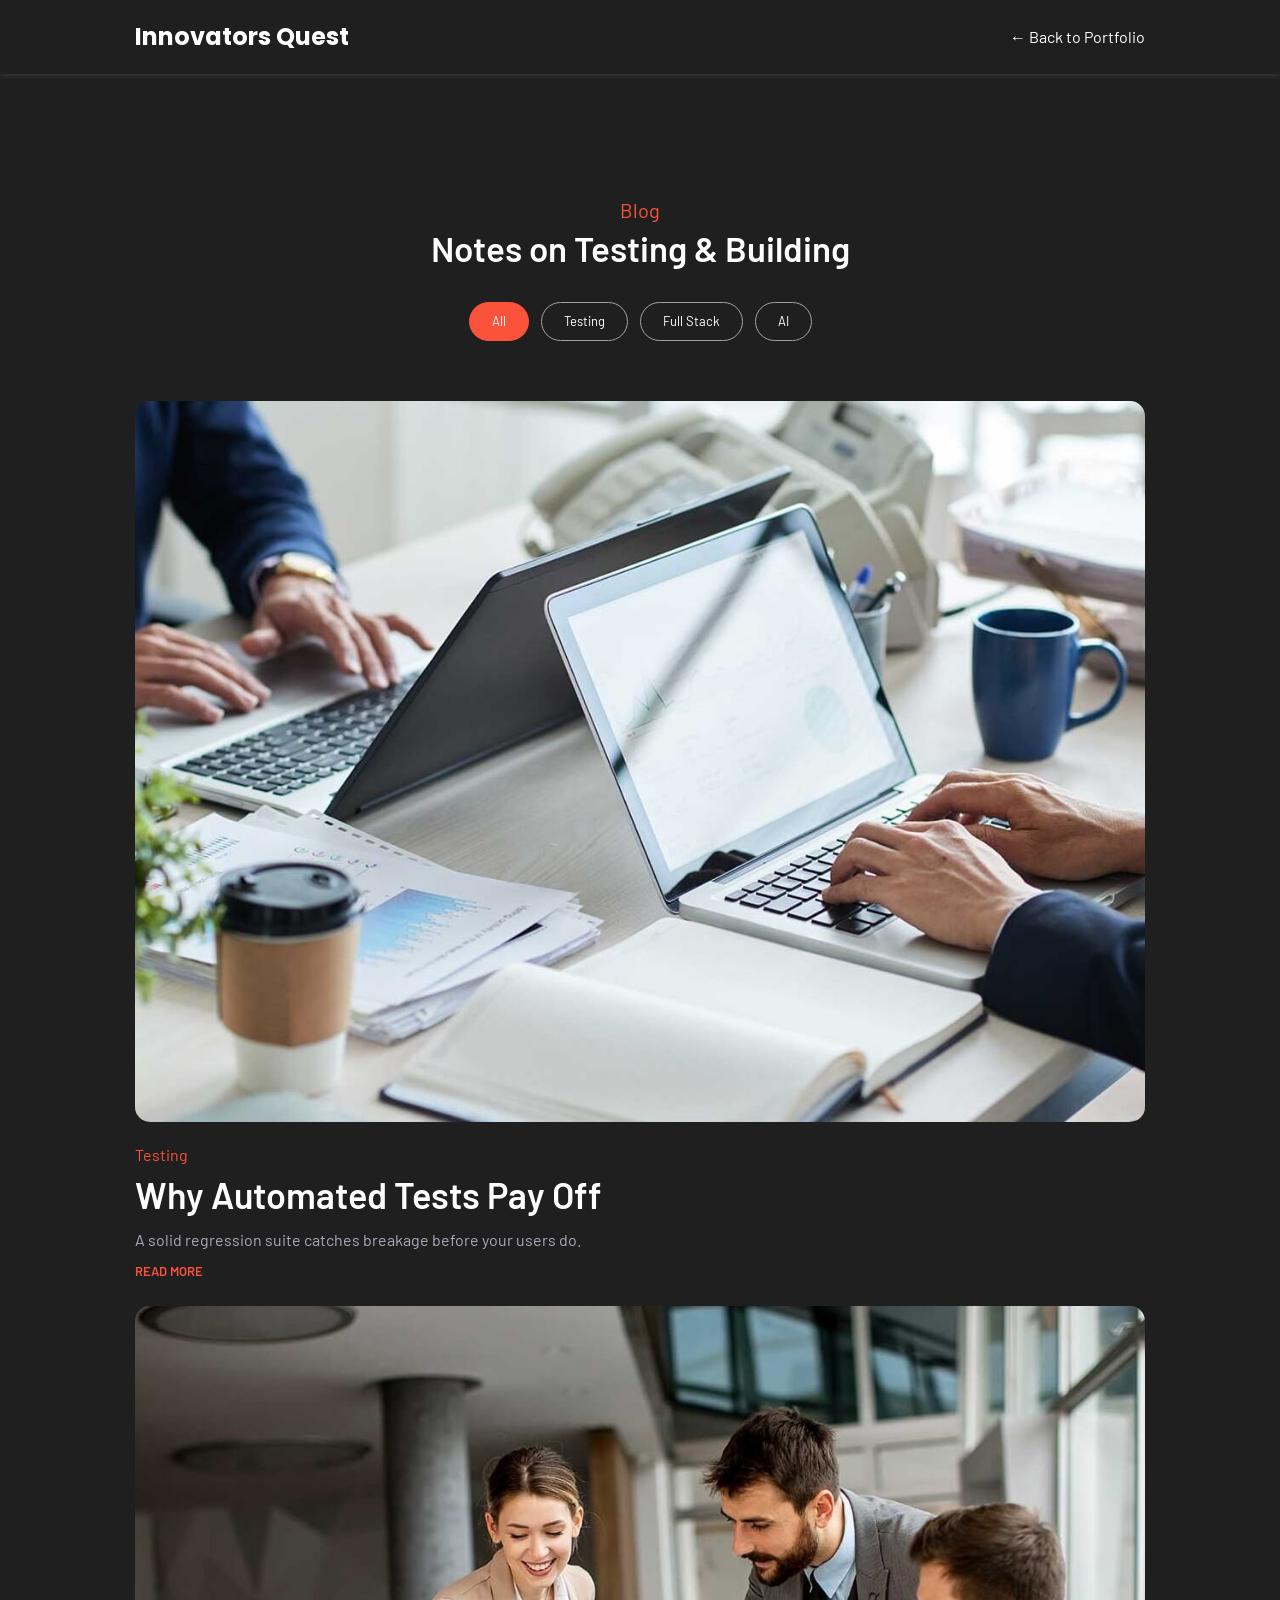
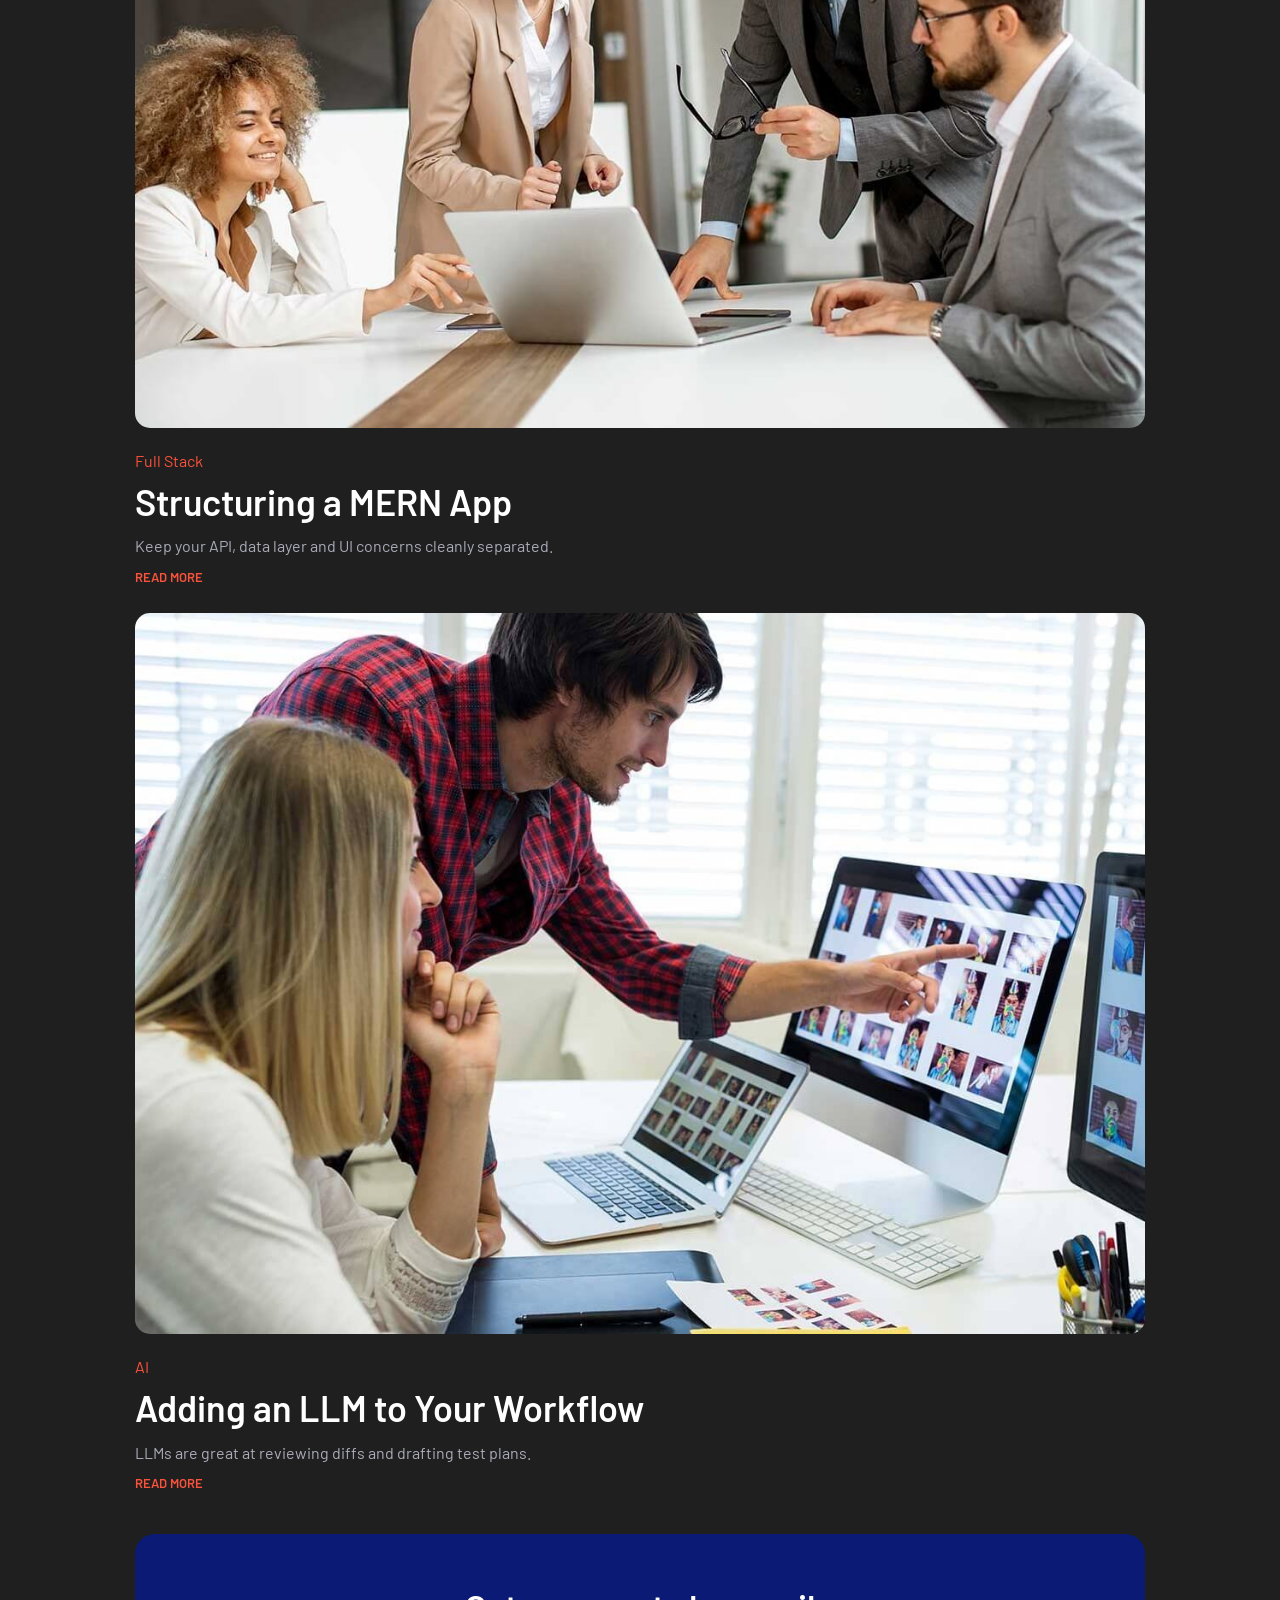
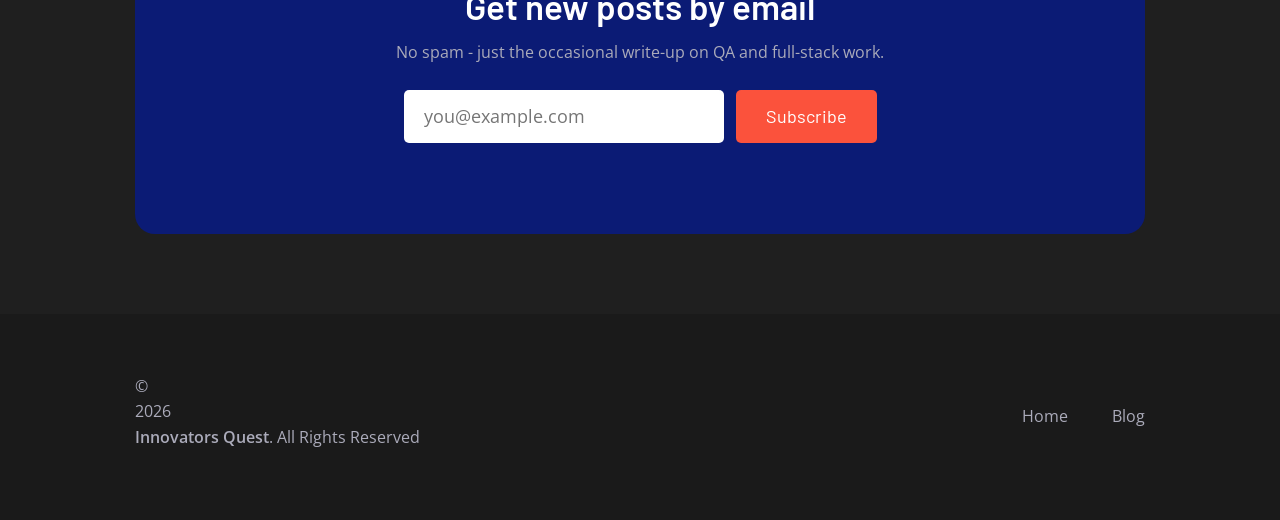
==== commit d5ce7cb5: "Modify error in the year blog.html" ====
--- a/blog.html
+++ b/blog.html
@@ -94,7 +94,7 @@
   <footer class="footer">
     <div class="container">
       <p class="copyright">
-        &copy; <span data-year>2000</span> <a href="./index.html" class="copyright-link">Innovators Quest</a>. All Rights Reserved
+        &copy; <span data-year>2026</span> <a href="./index.html" class="copyright-link">Innovators Quest</a>. All Rights Reserved
       </p>
       <ul class="footer-list">
         <li><a href="./index.html" class="footer-link">Home</a></li>
